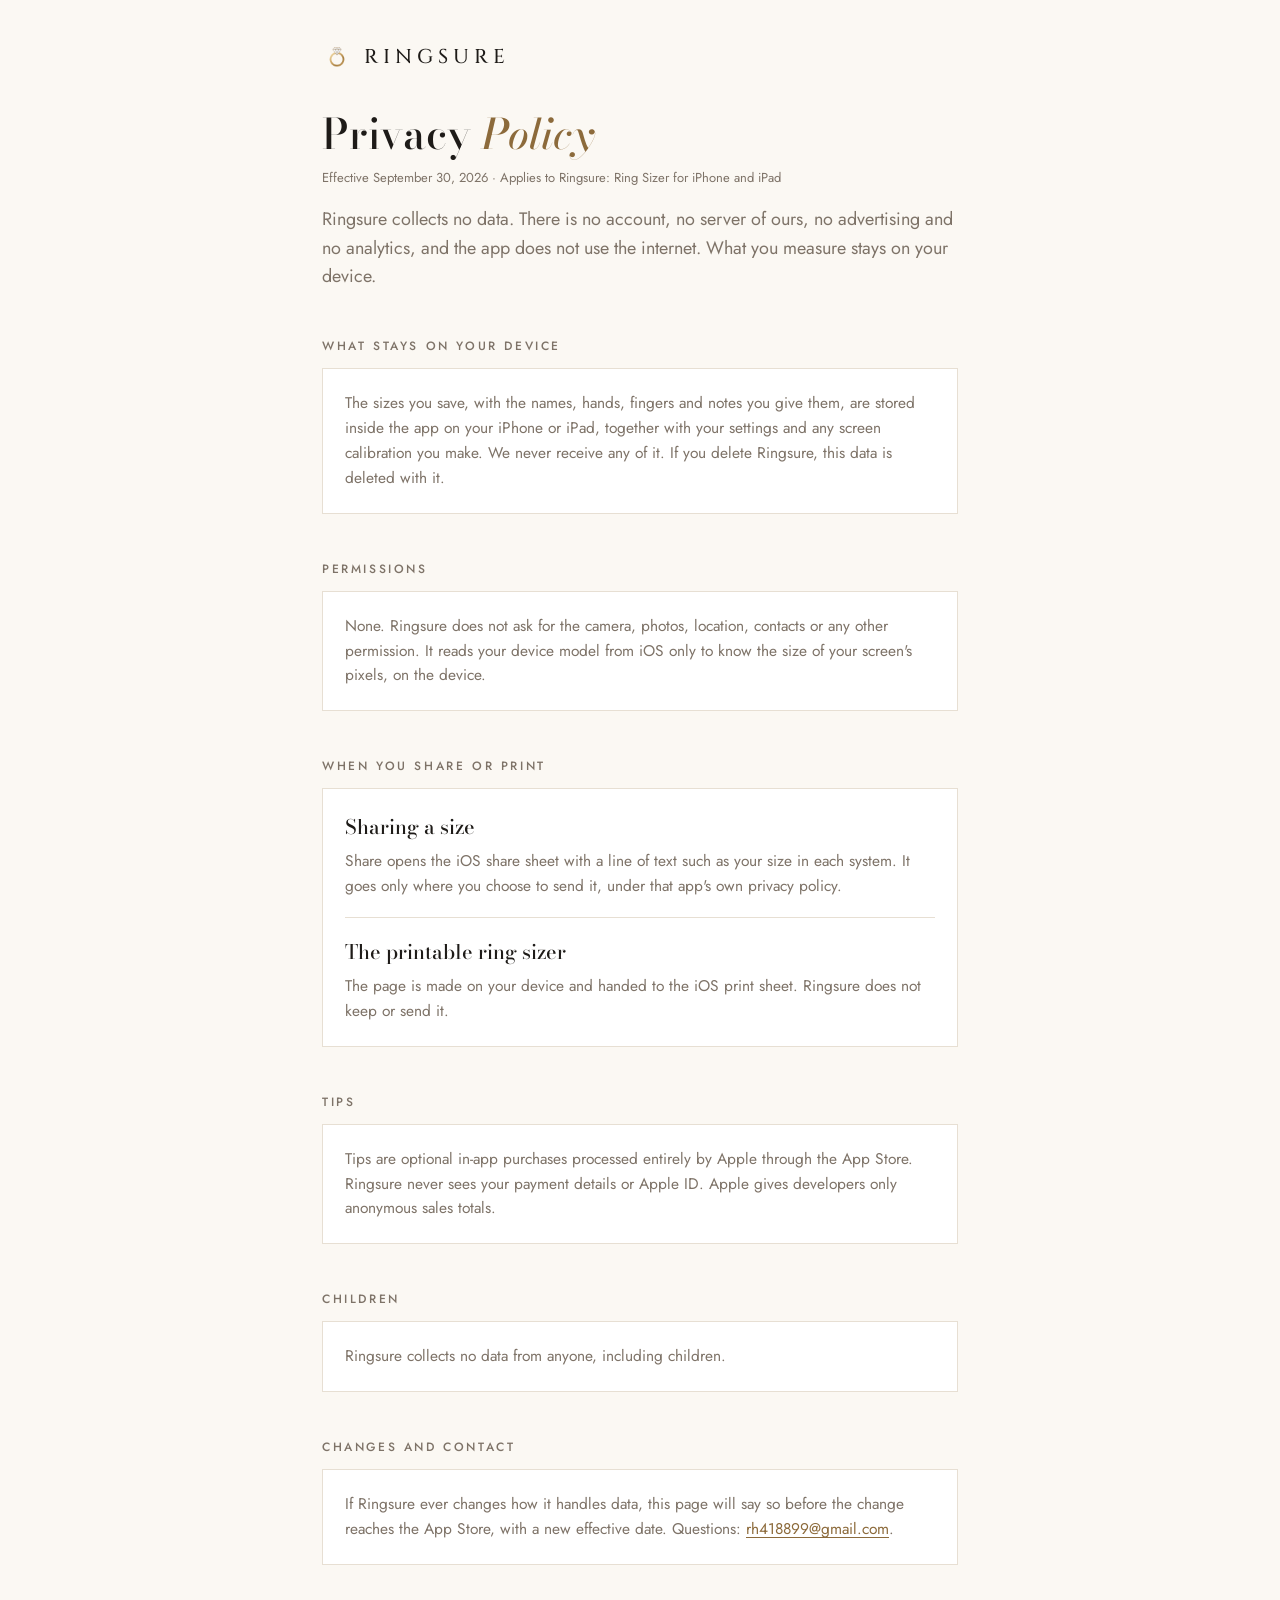
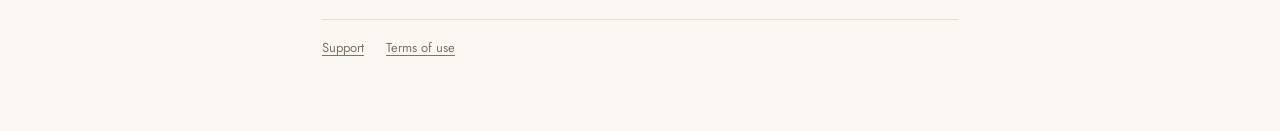
==== privacy.html @ 8e000527 "Support page and privacy policy Co-Authored-By: Claude Opus 5.5 <noreply@anthropic.com>" ====
<!doctype html>
<html lang="en">
<head>
  <meta charset="utf-8">
  <meta name="viewport" content="width=device-width, initial-scale=1">
  <title>Ringsure · Privacy Policy</title>
  <meta name="description" content="Privacy policy for Ringsure: Ring Sizer. Ringsure collects no data.">
  <meta name="theme-color" content="#FBF8F3">
  <link rel="icon" href="favicon.png">
  <link rel="apple-touch-icon" href="apple-touch-icon.png">
  <link rel="preconnect" href="https://fonts.googleapis.com">
  <link rel="preconnect" href="https://fonts.gstatic.com" crossorigin>
  <link rel="stylesheet" href="https://fonts.googleapis.com/css2?family=Bodoni+Moda:ital,wght@0,500;1,500&family=Cinzel:wght@500&family=Jost:wght@400;500&display=swap">
  <link rel="stylesheet" href="style.css">
</head>
<body>
<main>
  <a class="top" href="./"><img src="mark.png" alt=""><span>RINGSURE</span></a>

  <h1>Privacy <em>Policy</em></h1>
  <p class="meta">Effective September 30, 2026 · Applies to Ringsure: Ring Sizer for iPhone and iPad</p>
  <p class="lede">
    Ringsure collects no data. There is no account, no server of ours, no advertising and no
    analytics, and the app does not use the internet. What you measure stays on your device.
  </p>

  <h2>What stays on your device</h2>
  <div class="card">
    <div class="entry">
      <p>
        The sizes you save, with the names, hands, fingers and notes you give them, are stored inside
        the app on your iPhone or iPad, together with your settings and any screen calibration you
        make. We never receive any of it. If you delete Ringsure, this data is deleted with it.
      </p>
    </div>
  </div>

  <h2>Permissions</h2>
  <div class="card">
    <div class="entry">
      <p>
        None. Ringsure does not ask for the camera, photos, location, contacts or any other permission.
        It reads your device model from iOS only to know the size of your screen's pixels, on the
        device.
      </p>
    </div>
  </div>

  <h2>When you share or print</h2>
  <div class="card">
    <div class="entry">
      <strong>Sharing a size</strong>
      <p>
        Share opens the iOS share sheet with a line of text such as your size in each system. It goes
        only where you choose to send it, under that app's own privacy policy.
      </p>
    </div>
    <div class="entry">
      <strong>The printable ring sizer</strong>
      <p>
        The page is made on your device and handed to the iOS print sheet. Ringsure does not keep or
        send it.
      </p>
    </div>
  </div>

  <h2>Tips</h2>
  <div class="card">
    <div class="entry">
      <p>
        Tips are optional in-app purchases processed entirely by Apple through the App Store. Ringsure
        never sees your payment details or Apple ID. Apple gives developers only anonymous sales
        totals.
      </p>
    </div>
  </div>

  <h2>Children</h2>
  <div class="card">
    <div class="entry">
      <p>Ringsure collects no data from anyone, including children.</p>
    </div>
  </div>

  <h2>Changes and contact</h2>
  <div class="card">
    <div class="entry">
      <p>
        If Ringsure ever changes how it handles data, this page will say so before the change reaches
        the App Store, with a new effective date. Questions:
        <a href="mailto:rh418899@gmail.com?subject=Ringsure%20privacy">rh418899@gmail.com</a>.
      </p>
    </div>
  </div>

  <footer>
    <a href="./">Support</a>
    <a href="https://www.apple.com/legal/internet-services/itunes/dev/stdeula/">Terms of use</a>
  </footer>
</main>
</body>
</html>
---- style.css ----
:root {
  --bg: #FBF8F3;
  --card: #FFFFFF;
  --line: #E7DFD3;
  --text: #1E1B18;
  --muted: #7E7368;
  --gold: #B08D57;
  --gold-deep: #8C6A3B;
  --champagne: #D9C29A;
  --mark: 'Cinzel', 'Times New Roman', serif;
  --display: 'Bodoni Moda', Didot, Georgia, serif;
  --body: 'Jost', system-ui, -apple-system, 'Segoe UI', sans-serif;
}
* { box-sizing: border-box; }
html { background: var(--bg); }
body { margin: 0; color: var(--text); font-family: var(--body); line-height: 1.6; -webkit-font-smoothing: antialiased; min-height: 100vh; }
main { max-width: 680px; margin: 0 auto; padding: 40px 22px 72px; }
.top { display: flex; align-items: center; gap: 12px; text-decoration: none; }
.top img { width: 30px; height: 33px; }
.top span { font-family: var(--mark); font-weight: 500; font-size: 20px; letter-spacing: 5px; color: var(--text); }
h1 { font-family: var(--display); font-weight: 500; font-size: 42px; line-height: 1.12; margin: 38px 0 0; }
h1 em { font-style: italic; color: var(--gold-deep); }
.lede { font-size: 18px; color: var(--muted); margin: 16px 0 0; }
.meta { font-size: 13px; color: var(--muted); margin-top: 10px; }
h2 { font-size: 12px; font-weight: 500; letter-spacing: 2.6px; text-transform: uppercase; color: var(--muted); margin: 46px 0 12px; }
.card { background: var(--card); border: 1px solid var(--line); padding: 4px 22px; }
.entry { padding: 18px 0; border-bottom: 1px solid var(--line); }
.entry:last-child { border-bottom: 0; }
.entry strong { display: block; font-family: var(--display); font-weight: 500; font-size: 20px; margin-bottom: 6px; }
.entry p, .entry ul, .entry ol { margin: 0; color: var(--muted); font-size: 15.5px; }
.entry ul, .entry ol { padding-left: 20px; }
.entry p + p, .entry p + ul, .entry ul + p, .entry p + ol { margin-top: 8px; }
p { color: var(--muted); }
a { color: var(--gold-deep); text-underline-offset: 3px; }
.badge { display: inline-block; margin-top: 24px; padding: 9px 18px; background: var(--champagne); color: var(--text); font-weight: 500; font-size: 12.5px; letter-spacing: 2px; }
footer { margin-top: 54px; padding-top: 18px; border-top: 1px solid var(--line); font-size: 13px; color: var(--muted); }
footer a { color: var(--muted); margin-right: 18px; }
@media (max-width: 480px) { h1 { font-size: 34px; } .lede { font-size: 16.5px; } .badge { font-size: 11px; letter-spacing: 1.2px; } }
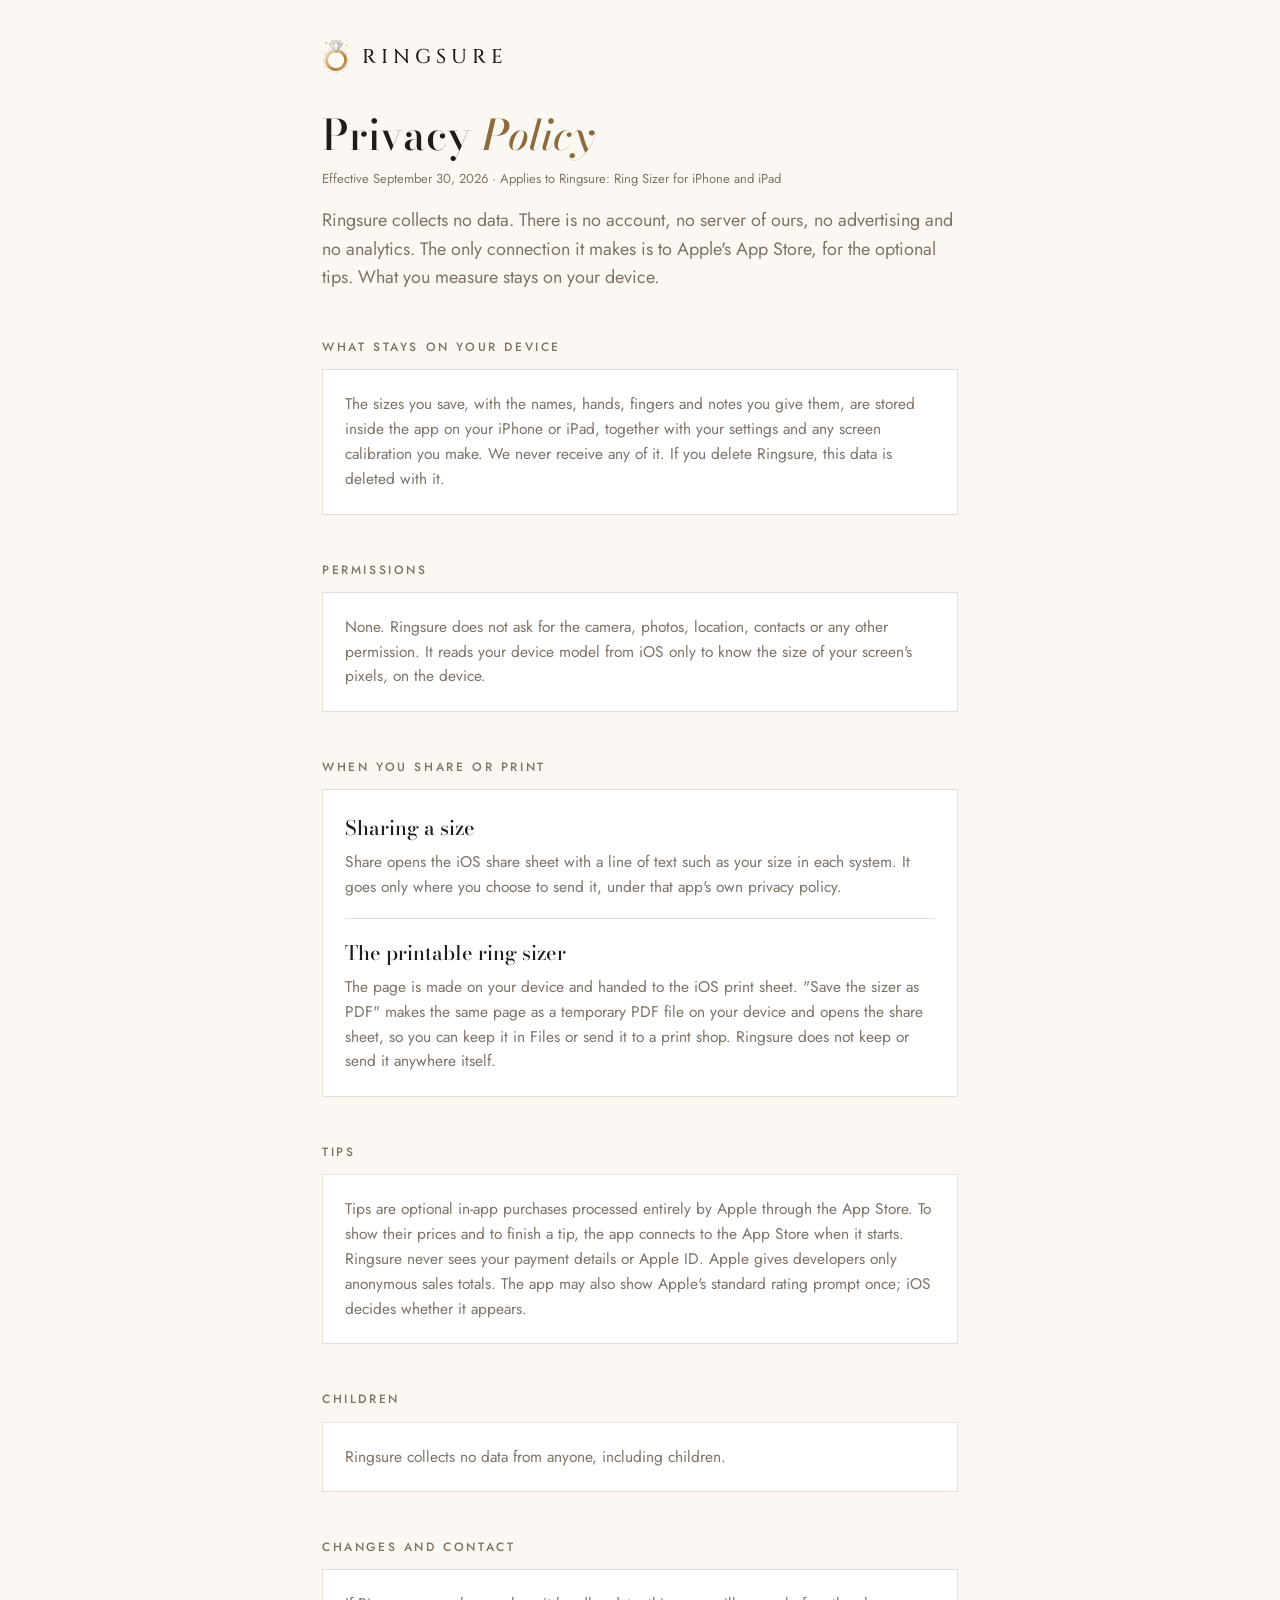
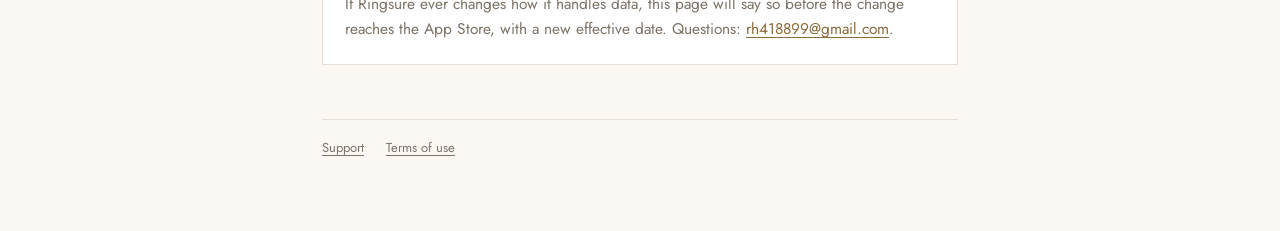
==== commit 13a5d5c4: "Privacy: App Store connection for tips, Save as PDF, rating prompt; lede: new models calibrate once " ====
--- a/privacy.html
+++ b/privacy.html
@@ -21,7 +21,8 @@
   <p class="meta">Effective September 30, 2026 · Applies to Ringsure: Ring Sizer for iPhone and iPad</p>
   <p class="lede">
     Ringsure collects no data. There is no account, no server of ours, no advertising and no
-    analytics, and the app does not use the internet. What you measure stays on your device.
+    analytics. The only connection it makes is to Apple's App Store, for the optional tips. What you
+    measure stays on your device.
   </p>
 
   <h2>What stays on your device</h2>
@@ -58,8 +59,10 @@
     <div class="entry">
       <strong>The printable ring sizer</strong>
       <p>
-        The page is made on your device and handed to the iOS print sheet. Ringsure does not keep or
-        send it.
+        The page is made on your device and handed to the iOS print sheet. "Save the sizer as PDF"
+        makes the same page as a temporary PDF file on your device and opens the share sheet, so you
+        can keep it in Files or send it to a print shop. Ringsure does not keep or send it anywhere
+        itself.
       </p>
     </div>
   </div>
@@ -68,9 +71,11 @@
   <div class="card">
     <div class="entry">
       <p>
-        Tips are optional in-app purchases processed entirely by Apple through the App Store. Ringsure
+        Tips are optional in-app purchases processed entirely by Apple through the App Store. To show
+        their prices and to finish a tip, the app connects to the App Store when it starts. Ringsure
         never sees your payment details or Apple ID. Apple gives developers only anonymous sales
-        totals.
+        totals. The app may also show Apple's standard rating prompt once; iOS decides whether it
+        appears.
       </p>
     </div>
   </div>
--- a/style.css
+++ b/style.css
@@ -16,7 +16,7 @@
 body { margin: 0; color: var(--text); font-family: var(--body); line-height: 1.6; -webkit-font-smoothing: antialiased; min-height: 100vh; }
 main { max-width: 680px; margin: 0 auto; padding: 40px 22px 72px; }
 .top { display: flex; align-items: center; gap: 12px; text-decoration: none; }
-.top img { width: 30px; height: 33px; }
+.top img { width: 28px; height: 34px; }
 .top span { font-family: var(--mark); font-weight: 500; font-size: 20px; letter-spacing: 5px; color: var(--text); }
 h1 { font-family: var(--display); font-weight: 500; font-size: 42px; line-height: 1.12; margin: 38px 0 0; }
 h1 em { font-style: italic; color: var(--gold-deep); }
